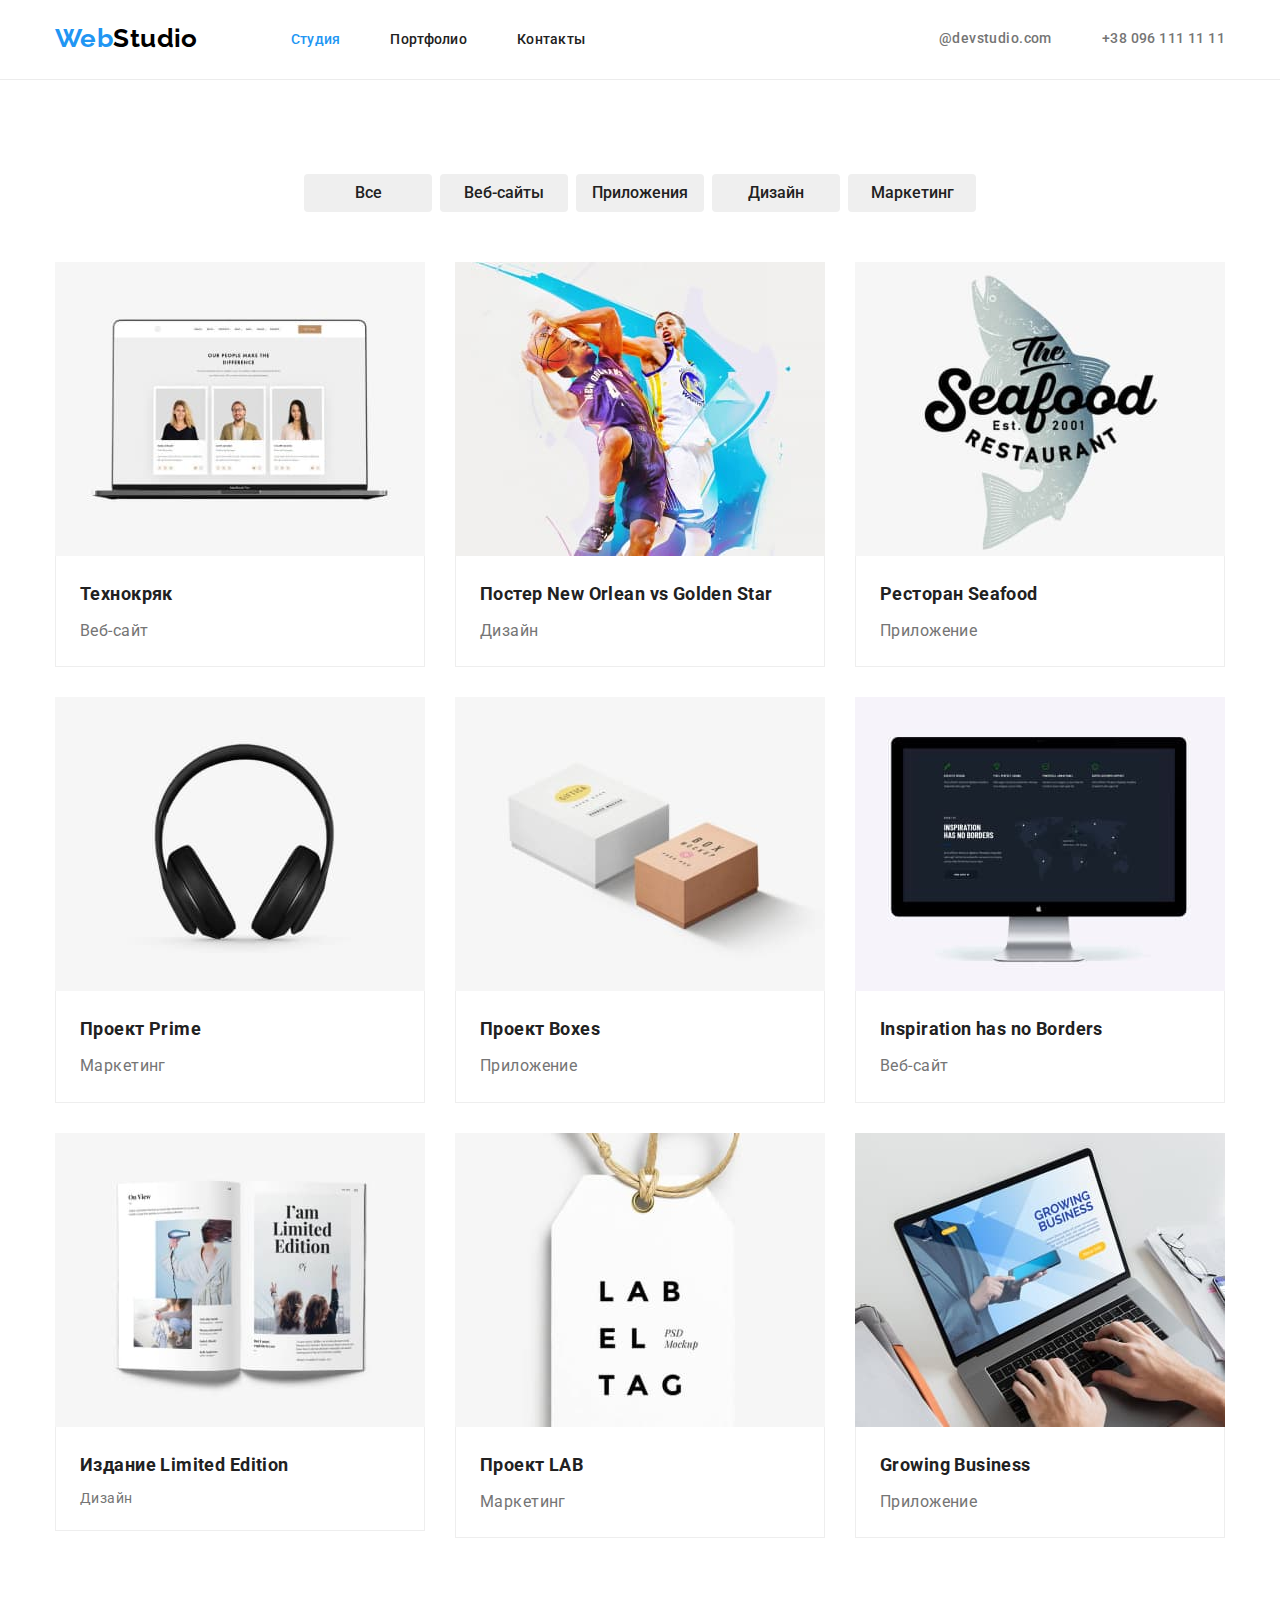
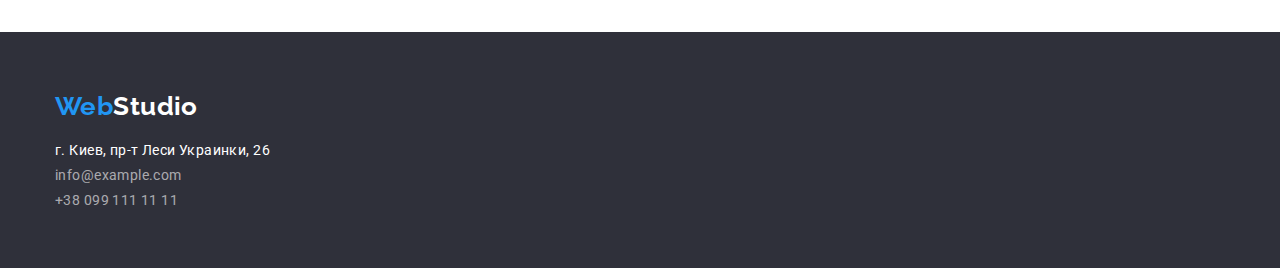
==== portfolio.html @ 9d6a1dfa "-09 fj0--" ====
<!DOCTYPE html>
<html lang="ru">
<head>
    <meta charset="UTF-8">
    <meta http-equiv="X-UA-Compatible" content="IE=edge">
    <meta name="viewport" content="width=device-width, initial-scale=1.0">
    <link href="https://fonts.googleapis.com/css2?family=Raleway:wght@700&family=Roboto:wght@400;500;700;900&display=swap" rel="stylesheet">
    <link rel="stylesheet" href="https://cdnjs.cloudflare.com/ajax/libs/modern-normalize/1.1.0/modern-normalize.min.css">
    <link rel="stylesheet" href="./css/style.css"/>
    <title>Portfolio</title>
</head>
    <body>
        <!-- page header -->
<header class="heder">
    <div class="container header-box">
        <nav class="nav-box">                 
            <a href="index.html" class="header-link"><span class="logo-web">Web</span><span class="logo-studio">Studio</span></a>
            <ul class="list item">
                <li class="link"><a href="./index.html" class="header-list current">Студия</a></li>
                <li class="link"><a href="./portfolio.html" class="header-list">Портфолио</a></li>
                <li class="link"><a href="контакты" class="header-list">Контакты</a></li>
            </ul>
        </nav>
            <ul class="list item-contact">
                <li class="link"><a href="mailto:@devstudio.com" class="contact-heder">@devstudio.com</a></li>
                <li class="link"><a href="tel:+380961111111" class="contact-heder">+38 096 111 11 11</a></li>
            </ul>  
    </div>
</header>
        <!-- page presentaheader-boxtion -->
        <main>
            <section class="section">
                <div class="container"> 
                    <h1 class="visually-hidden">навигация</h1>

                    <ul class="list button-list button-box">

                    <li class="btn">
                        <button type="button" class="button-navigate">Все</button>
                    </li>

                    <li class="btn">
                        <button type="button"class="button-navigate">Веб-сайты</button>
                    </li>

                    <li class="btn">
                        <button type="button" class="button-navigate">Приложения</button>
                    </li>

                    <li class="btn">
                        <button type="button"class="button-navigate">Дизайн</button>
                    </li>

                    <li class="btn">
                        <button type="button"class="button-navigate">Маркетинг</button>
                    </li>
                </ul>
                    <ul class="list cards-work">
                    <li class="card">
                    <img src="./images-portfolio/technocrack.jpg" alt="technocrack" width="370">
                        <div class="title-card">
                            <h2 class="subtitle-portfolio">Технокряк</h2>
                            <p class="desc">Веб-сайт</p>
                        </div>
                    
                    </li>
                    <li class="card">
                        <img src="./images-portfolio/poster.jpg" alt="poster" width="370">
                        <div class="title-card" >
                            <h2 class="subtitle-portfolio">Постер New Orlean vs Golden Star</h2>
                            <p class="desc">Дизайн</p>
                        </div>
                        
                    </li>
                    <li class="card">
                        <img src="./images-portfolio/restaurant.jpg" alt="restaurant" width="370">
                        <div class="title-card" >
                            <h2 class="subtitle-portfolio">Ресторан Seafood</h2>
                            <p class="desc">Приложение</p>
                        </div>
                        
                    </li>
                    <li class="card">
                        <img src="./images-portfolio/proect-prime.jpg" alt="proect-prime" width="370">
                        <div class="title-card" >
                            <h2 class="subtitle-portfolio">Проект Prime</h2>
                            <p class="desc">Маркетинг</p>
                        </div>
                        
                    </li>
                    <li class="card">
                        <img src="./images-portfolio/proect-boxes.jpg" alt="proect-boxes" width="370">
                        <div class="title-card" > 
                            <h2 class="subtitle-portfolio">Проект Boxes</h2>
                            <p class="desc">Приложение</p>
                        </div>
                        
                    </li>
                    <li class="card">
                        <img src="./images-portfolio/web.jpg" alt="web" width="370">
                        <div class="title-card" >
                            <h2 class="subtitle-portfolio">Inspiration has no Borders</h2>
                            <p class="desc">Веб-сайт</p>                
                        </div>
                    </li>
                    <li class="card">
                        <img src="./images-portfolio/editions.jpg" alt="editions" width="370">
                        <div class="title-card" >
                            <h2 class="subtitle-portfolio">Издание Limited Edition</h2>
                        <p class="section-text">Дизайн</p>
                        </div>
                    </li>
                    <li class="card">
                        <img src="./images-portfolio/proect-LAB.jpg" alt="proect-LAB" width="370">
                        <div class="title-card" >
                            <h2 class="subtitle-portfolio">Проект LAB</h2>
                        <p class="desc">Маркетинг</p>
                        </div>
                    </li>
                    <li class="card">
                        <img src="./images-portfolio/Growing-Business.jpg" alt="Growing-Business" width="370">
                        <div class="title-card" >
                            <h2 class="subtitle-portfolio">Growing Business</h2>
                        <p class="desc">Приложение</p>
                        </div>
                    </li>
                </ul>
                </div>

            </section>
        </main>
<footer>
        <!-- contact -->
        <footer class="nav-footer" >
        <div class="container"> 
            <div class="logo-footer"><a href="index.html" class="header-link"><span class="logo-web">Web</span><span class="logo-footer">Studio</span></a></div>
        
        <address>
            <ul class="list ">
                <li class="contact-map"><p>г. Киев, пр-т Леси Украинки, 26</p></li>                
                <li class="mail-footer"><a href="mailto:info@example.com"  class="contact-mail">info@example.com</a></li>
                <li><a href="tel:+380991111111"  class="contact-tell">+38 099 111 11 11</a></li>
            </ul>
        </address>
        </div>
    </footer>
    </div>
</body>
</html>
---- css/style.css ----
:root {
    --hero-fon: #2F303A;
    --brand-color: #212121;
    --accent-color: #2196f3;
    --background-color: #e5e5e5;
    --contact-color: #757575;
    --wite-color: #ffffff;
    --white-transparent: rgba(255, 255, 255, 0.6);
    --button-color: #f5f4fa;
    --black: #000000;
    --header-line: rgba(236, 236, 236, 1);
    --footer: #2F303A;
    --border-card:#EEEEEE;
    --card-set-gap: 30px;
  }
  
  
  h1,
  h2,
  h3,
  h4,
  h5,
  h6,
  p {
    margin: 0;
  }
  
  body {
    background-color: var(--wite-color);
    color: var(--brand-color);
    font-family: Roboto, raleway, sans-serif;
    font-size: 14px;
    letter-spacing: 0.03em;
  }
  
  .list {
    list-style: none;
    padding-left: 0;
    margin: 0;
  }
  
  .section {
  padding-top: 94px;
  padding-bottom: 94px;
  }
  
  .heder{
  background-color: var(--wite-color);
  border-bottom: 1px solid var(--header-line);
  padding-top: 24px;
  padding-bottom: 25px;
  align-items: center;
  }
  
  .header-box{
    display: flex;
  
  }
  
  .container {
    margin-left: auto;
    margin-right: auto;
    width: 1200px;
    padding-left: 15px;
    padding-right: 15px;
  }
  
  .nav-box {
    display:flex;
    align-items: center;

  }
  
  
  .link:not(:last-child) {
    margin-right: 50px;
  }
  
  .item {
    display: flex;
  }
  
  .item-contact{
    display: flex;
    margin-left: auto;
    align-items: center;
  }
  
  /* логотип */
  
  .logo-web {
    color: var(--accent-color);
    font-family: 'Raleway';
    font-weight: 700;
    font-size: 26px;
  }
  
  .logo-studio {
    color: var(--black);
    font-family: 'Raleway';
    font-weight: 700;
    font-size: 26px;
    margin-right: 93px;
  }
  
  
  .logo-footer {
    color: var(--wite-color);
    font-family: 'Raleway';
    font-weight: 700;
    font-size: 26px;
    margin-bottom: 20px;
  }
  
  /* новигация */
  
  .header-link {
    text-decoration: none;
  }
  
  .header-list {
    color: var(--brand-color);
    font-weight: 500;
    font-size: 14px;
    line-height: 1.1;
    letter-spacing: 0.02em;
    text-decoration: none;
  }
  .header-list:hover,
  .header-list:focus {
    color: var(--accent-color);
  }
  .header-list.current {
    color: var(--accent-color);
  }
  
  /* контакты */
  
  address {
    font-style: normal;
  }
  
  .contact-heder {
    color: var(--contact-color);
    font-size: 14px;
    line-height: 1.7;
    font-style: normal;
    font-weight: 500;
    text-decoration: none;
  }
  .contact-heder:hover,
  :focus {
    color: var(--accent-color);
  }
  .contact-map {
    color: var(--wite-color);
    margin-bottom: 9px;
  }
  .contact-mail {
    color: var(--white-transparent);
    text-decoration: none;
    margin-bottom: 9px;
  }

  .contact-tell {
    color: var(--white-transparent);
    text-decoration: none;
  }

 
  .mail-header::before{
    display: inline-flex;
    content: "";
    width: 16px;
    height: 16px;
    margin-right: 10px;
background-image: url(../images/icones/envelope.svg);
background-size: contain;  
align-items: center;
background-repeat: no-repeat;
cursor: pointer;
}
.mail-header:hover,
.mail-header:focus {
    fill: var(--accent-color);
}

.tell-header::before{
  display: inline-flex;
    content: "";
    width: 16px;
    height: 16px;
    margin-right: 10px;
background-image: url(../images/icones/smartphone.svg);
background-size: contain;  
align-items: center;
background-repeat: no-repeat;
cursor: pointer;
}
.tell-header:hover,
.tell-header:focus {
    fill: var(--accent-color);
}
  
  /* герой */
  .overlay{
    max-width: 1600px;
    margin-right: auto;
    margin-left: auto;
    height: 600px;
    background-image: 
    linear-gradient( to right,
      rgba(47, 48, 58, 0.4),
      rgba(47, 48, 58, 0.4)),
      url(../images/hero-fon.jpg)
    }


  .hero {
    text-align: center;
    padding-top: 200px;
    padding-bottom: 200px;
    /* background-color: var(--hero-fon); */
  }
  
  .hero-title {
    width: 696px;
    margin: auto;
    color: var(--wite-color);
    font-weight: 900;
    font-size: 44px;
    line-height: 1.36;
    letter-spacing: 0.06em;
    text-transform: uppercase;
  }
  
  .button-hero {
    background: var(--accent-color);
    color: var(--wite-color);
    font-weight: 700;
    font-size: 16px;
    line-height: 1.8;
    letter-spacing: 0.06em;
    text-align: center;
    cursor: pointer;
    box-shadow: 0px 4px 4px rgba(0, 0, 0, 0.15);
      border: 0 transparent;
      border-radius: 4px;
      padding: 10px 32px;
      margin-top: 30px;
  }
  
  
  /* презентация */
  .content-body {
    display: flex;
    justify-content: space-between;
  }
  
  
  .box{  
    width: 270px;
  }
  .box:not(:last-child){
    margin-right: 30px;
  }
  
  
  .section-subtitle {
    font-weight: 700;
    font-size: 14px;
    line-height: 1.14;
    text-transform: uppercase;
    margin-bottom: 10px;
  }
  
  .subtitle-portfolio {
    font-weight: 700;
    font-size: 18px;
    line-height: 2;
    margin-bottom: 4px;
  }
  
  
  .section-text {
    color: var(--contact-color);
    font-size: 14px;
    line-height: 1.7;
  }
  
  .desc {
    color: var(--contact-color);
    font-size: 16px;
    line-height: 1.9;
    margin: 0;
  }
  
  
  .title-card{
  padding: 20px 24px 20px 24px;
  border-left: 1px solid var(--border-card);
  border-right: 1px solid var(--border-card);
  border-bottom: 1px solid var(--border-card);
  }
  
  .section-title {
    font-weight: 700;
    font-size: 36px;
    line-height: 1.16;
    text-align: center;
    margin-bottom: 50px;
  }
  
  
  
  
  
  .box-imag{
    background-color: var(--wite-color);
    padding-top: 0;
  }
  
  .imag{
    background-color: var(--wite-color);
    display: flex;
    justify-content: space-between;
  }
  
  /* команда */
  
  
  .fon-page{
  background: var(--button-color);
  }
  
  .section-team{
  display: flex;
  justify-content: center;
  }
  
  .box-team > img{
    display: block;
    width: 100%;
    height: auto;
  }
  
  .box-team{
  background: var(--wite-color);
  box-shadow: 0px 1px 3px rgba(0, 0, 0, 0.12), 0px 1px 1px rgba(0, 0, 0, 0.14), 0px 2px 1px rgba(0, 0, 0, 0.2);
  border-radius: 0px 0px 4px 4px;
  }
  .box-team:not(:last-child){
    margin-right: 30px;
  }
  
  .team-text{
    padding-top: 30px;
    padding-bottom: 30px;
  }
  
  .name{
    font-weight: 500;
    font-size: 16px;
    line-height: 1.2;
    margin-bottom: 10px;
    text-align: center;
  }
  
  .section-aside {
    color: var(--contact-color);
    font-size: 16px;
    line-height: 1.2;
    text-align: center;
  }
  
  
  /* нaвигация */
  
  
  .button-navigate {
    border-radius: 4px;
    font-weight: 500;
    font-size: 16px;
    line-height: 1.6;
    color: var(--brand-color);
    cursor: pointer;
    border: none;
    width: 128px;
    height: 38px;
  }
  .button-navigate:hover,
  .button-navigate:focus {
    background: var(--accent-color);
    color: var(--wite-color);
  }
  
  
  .button-list{
    font-size: 16px;
    line-height: 1.6;
    text-align: center;
    }
  
    .button-box{
      display: flex;
    margin-bottom: 50px;
    justify-content: center;
    }
    
  
  .btn:not(:last-child){
    margin-right: 8px;
  }
  
  
  .visually-hidden {
    position: absolute;
    white-space: nowrap;
    width: 1px;
    height: 1px;
    overflow: hidden;
    border: 0;
    padding: 0;
    clip: rect(0 0 0 0);
    clip-path: inset(50%);
    margin: -1px;
  }
  
  
  .nav-footer{
    background-color: var(--footer);
    padding-top: 60px;
    padding-bottom: 60px;
    
  
  }
  
  .mail-footer{
    margin-bottom: 9px;
  }
  
  
  /* portfolio page */
  
  .cards-work{
    display: flex;
  flex-wrap:wrap ;
  gap: var(--card-set-gap) 
  }
  
  
  
  
  img{
    display: block;
    width: 100%;
    height: auto;
  }
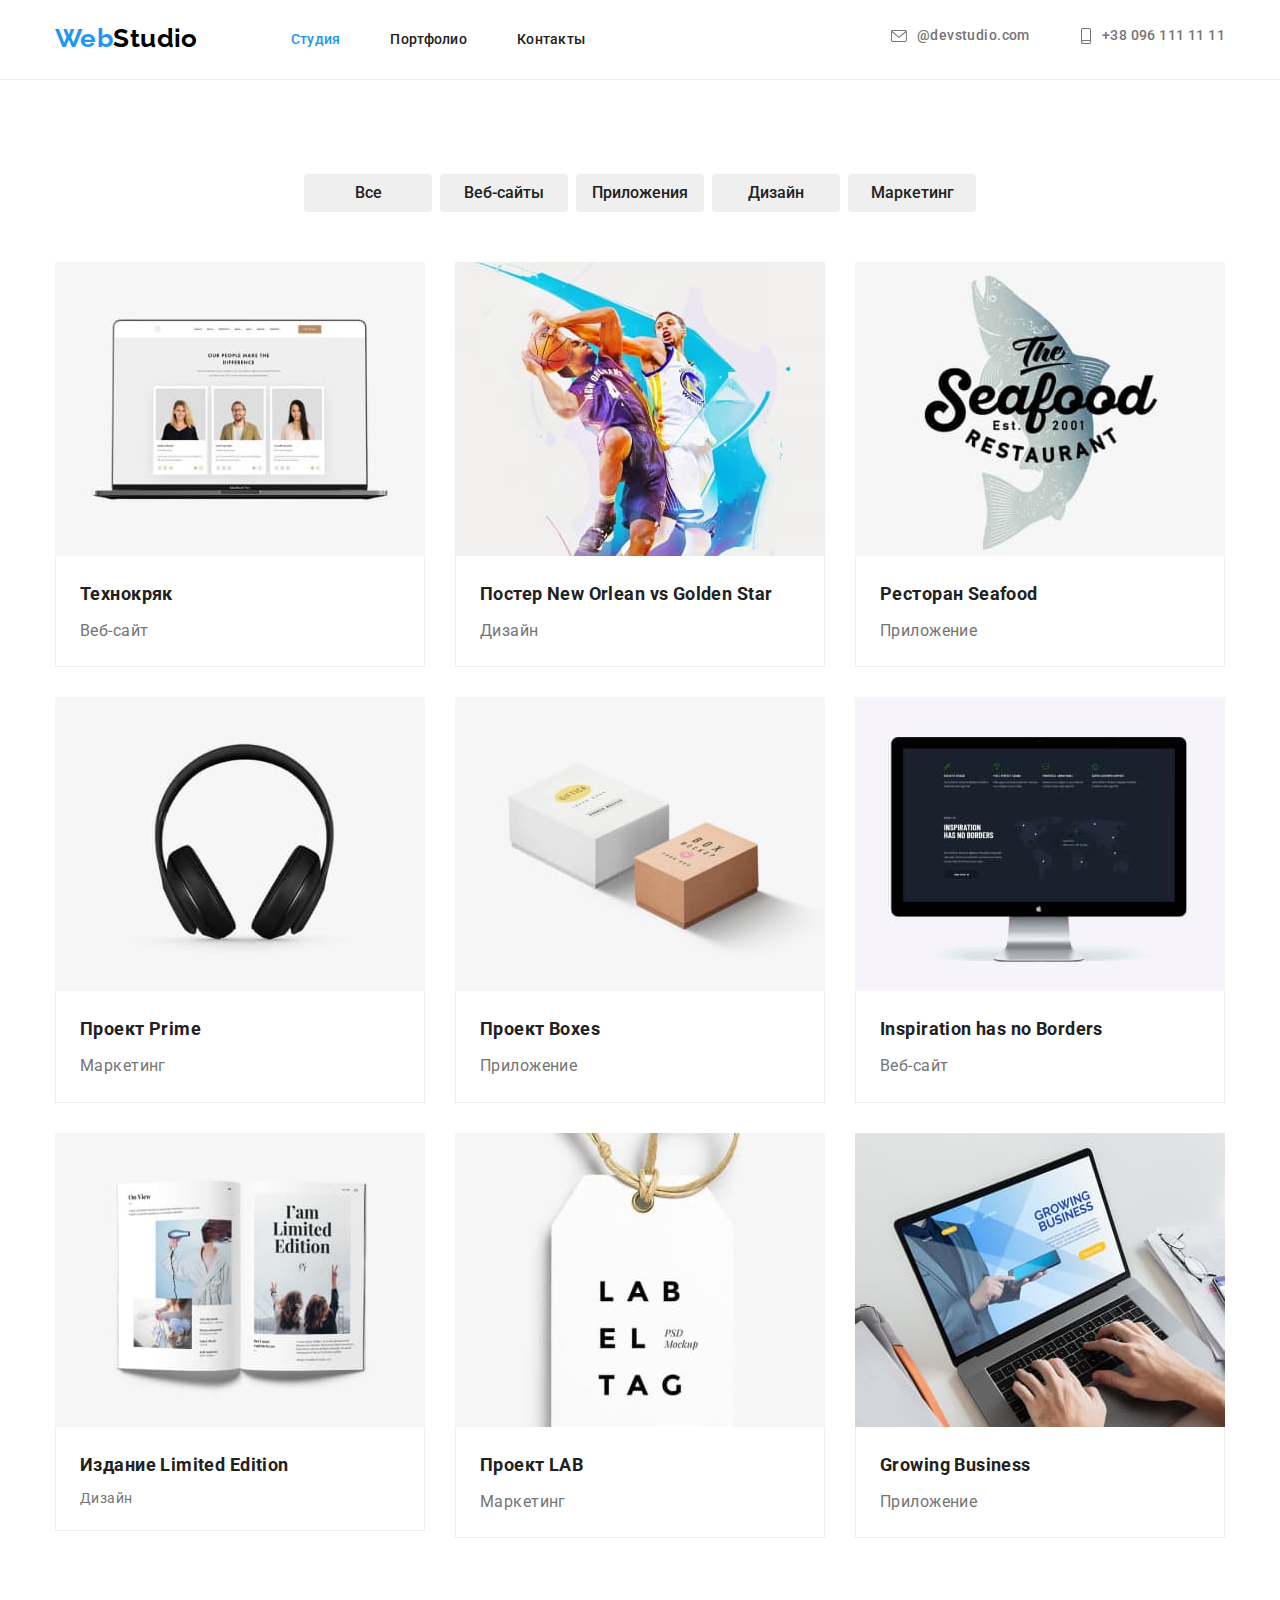
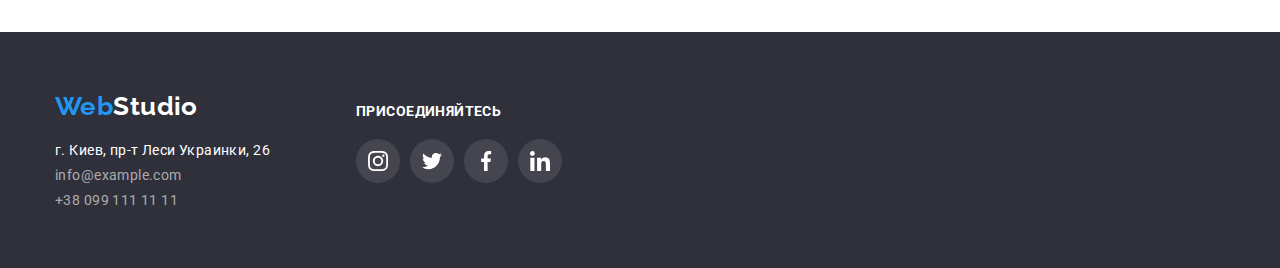
==== commit a2dcd2c5: "ментору на перевірку" ====
--- a/portfolio.html
+++ b/portfolio.html
@@ -11,22 +11,35 @@
 </head>
     <body>
         <!-- page header -->
-<header class="heder">
-    <div class="container header-box">
-        <nav class="nav-box">                 
-            <a href="index.html" class="header-link"><span class="logo-web">Web</span><span class="logo-studio">Studio</span></a>
-            <ul class="list item">
-                <li class="link"><a href="./index.html" class="header-list current">Студия</a></li>
-                <li class="link"><a href="./portfolio.html" class="header-list">Портфолио</a></li>
-                <li class="link"><a href="контакты" class="header-list">Контакты</a></li>
-            </ul>
-        </nav>
-            <ul class="list item-contact">
-                <li class="link"><a href="mailto:@devstudio.com" class="contact-heder">@devstudio.com</a></li>
-                <li class="link"><a href="tel:+380961111111" class="contact-heder">+38 096 111 11 11</a></li>
-            </ul>  
-    </div>
-</header>
+        <header class="heder">
+            <div class="container header-box">
+                <nav class="nav-box">                 
+                    <a href="index.html" class="header-link"><span class="logo-web">Web</span><span class="logo-studio">Studio</span></a>
+                    <ul class="list item">
+                        <li class="link">
+                            <a href="./index.html" class="header-list current">Студия</a>
+                        </li>
+                        <li class="link"><a href="./portfolio.html" class="header-list">Портфолио</a></li>
+                        <li class="link"><a href="контакты" class="header-list">Контакты</a></li>
+                    </ul>
+                </nav>
+                    <ul class="list item-contact">
+                        <li class="link">
+                            <a href="mailto:@devstudio.com" class="contact-heder"> 
+                                <svg class=" svg-mail" width="16" height="12"> 
+                                    <use href="./images/icons.svg#icon-envelope"></use>
+                                </svg>
+                                @devstudio.com</a>
+                        </li>
+                        <li class="link">
+                            <a href="tel:+380961111111" class="contact-heder">
+                                <svg class="svg-tell" width="12" height="16" > 
+                                    <use href="./images/icons.svg#icon-smartphone"></use>
+                                </svg>
+                                +38 096 111 11 11</a></li>
+                    </ul>  
+            </div>
+        </header>
         <!-- page presentaheader-boxtion -->
         <main>
             <section class="section">
@@ -40,7 +53,7 @@
                     </li>
 
                     <li class="btn">
-                        <button type="button"class="button-navigate">Веб-сайты</button>
+                        <button type="button" class="button-navigate">Веб-сайты</button>
                     </li>
 
                     <li class="btn">
@@ -48,21 +61,20 @@
                     </li>
 
                     <li class="btn">
-                        <button type="button"class="button-navigate">Дизайн</button>
-                    </li>
-
-                    <li class="btn">
-                        <button type="button"class="button-navigate">Маркетинг</button>
+                        <button type="button" class="button-navigate">Дизайн</button>
+                    </li>
+
+                    <li class="btn">
+                        <button type="button" class="button-navigate">Маркетинг</button>
                     </li>
                 </ul>
                     <ul class="list cards-work">
-                    <li class="card">
-                    <img src="./images-portfolio/technocrack.jpg" alt="technocrack" width="370">
+                    <li class="card">  
+                            <img src="./images-portfolio/technocrack.jpg" alt="technocrack" width="370">
                         <div class="title-card">
                             <h2 class="subtitle-portfolio">Технокряк</h2>
                             <p class="desc">Веб-сайт</p>
                         </div>
-                    
                     </li>
                     <li class="card">
                         <img src="./images-portfolio/poster.jpg" alt="poster" width="370">
@@ -129,21 +141,70 @@
 
             </section>
         </main>
-<footer>
         <!-- contact -->
         <footer class="nav-footer" >
-        <div class="container"> 
-            <div class="logo-footer"><a href="index.html" class="header-link"><span class="logo-web">Web</span><span class="logo-footer">Studio</span></a></div>
-        
-        <address>
-            <ul class="list ">
-                <li class="contact-map"><p>г. Киев, пр-т Леси Украинки, 26</p></li>                
-                <li class="mail-footer"><a href="mailto:info@example.com"  class="contact-mail">info@example.com</a></li>
-                <li><a href="tel:+380991111111"  class="contact-tell">+38 099 111 11 11</a></li>
-            </ul>
-        </address>
-        </div>
-    </footer>
-    </div>
+            <div class="container footer-box"> 
+                <div class="footer-contact">
+                    <div class="logo-footer">
+                        <a href="index.html" class="header-link"><span class="logo-web">Web</span><span class="logo-footer">Studio</span></a></div>
+            
+            <address>
+                <ul class="list ">
+                    <li class="contact-map"><p>г. Киев, пр-т Леси Украинки, 26</p></li>                
+                    <li class="mail-footer"><a href="mailto:info@example.com"  class="contact-mail">info@example.com</a></li>
+                    <li><a href="tel:+380991111111"  class="contact-tell">+38 099 111 11 11</a></li>
+                </ul>
+            </address>
+                </div>
+                <div class="footer-box-svg">
+                    <p class="footer-title">присоединяйтесь</p>
+                    <ul class="list footer-link">
+                        <li class="footer-li">
+                            <a 
+                            class="footer-links"
+                            href=""
+                            target="_blank">
+                                <svg width="20" height="20">
+                                    <use href="./images/icons.svg#icon-instagram"></use>
+                                </svg>
+                        </a>
+                        </li>
+                        <li class="footer-li">
+                            <a 
+                            class="footer-links"
+                            href=""
+                            target="_blank"
+                            aria-label="твитер">
+                                <svg width="20" height="20">
+                                    <use href="./images/icons.svg#icon-twitter"></use>
+                                </svg>
+                        </a>
+                        </li>
+                        <li class="footer-li">
+                            <a 
+                            class="footer-links"
+                            href=""
+                            target="_blank"
+                            aria-label="фейсбук">
+                                <svg width="20" height="20">
+                                    <use href="./images/icons.svg#icon-facebook"></use>
+                                </svg>
+                        </a>
+                        </li>
+                        <li class="footer-li">
+                            <a 
+                            class="footer-links"
+                            href=""
+                            target="_blank"
+                            aria-label="линкедлин">
+                                <svg width="20" height="20">
+                                    <use href="./images/icons.svg#icon-linkedin"></use>
+                                </svg>
+                        </a>
+                        </li>
+                    </ul>
+                </div>
+            </div>
+        </footer>
 </body>
 </html>--- a/css/style.css
+++ b/css/style.css
@@ -12,6 +12,9 @@
     --footer: #2F303A;
     --border-card:#EEEEEE;
     --card-set-gap: 30px;
+    --card-fon: #F5F4FA;
+    --link-color: #AFB1B8;
+    --footer-link:rgba(255, 255, 255, 0.1);
   }
   
   
@@ -49,7 +52,8 @@
   border-bottom: 1px solid var(--header-line);
   padding-top: 24px;
   padding-bottom: 25px;
-  align-items: center;
+ display: flex;
+ justify-content: center;
   }
   
   .header-box{
@@ -83,7 +87,8 @@
   .item-contact{
     display: flex;
     margin-left: auto;
-    align-items: center;
+    justify-content: center;
+    text-align: center;
   }
   
   /* логотип */
@@ -147,6 +152,8 @@
     font-style: normal;
     font-weight: 500;
     text-decoration: none;
+    display: flex;
+    align-items: center;
   }
   .contact-heder:hover,
   :focus {
@@ -167,39 +174,15 @@
     text-decoration: none;
   }
 
- 
-  .mail-header::before{
-    display: inline-flex;
-    content: "";
-    width: 16px;
-    height: 16px;
-    margin-right: 10px;
-background-image: url(../images/icones/envelope.svg);
-background-size: contain;  
-align-items: center;
-background-repeat: no-repeat;
-cursor: pointer;
-}
-.mail-header:hover,
-.mail-header:focus {
-    fill: var(--accent-color);
-}
-
-.tell-header::before{
-  display: inline-flex;
-    content: "";
-    width: 16px;
-    height: 16px;
-    margin-right: 10px;
-background-image: url(../images/icones/smartphone.svg);
-background-size: contain;  
-align-items: center;
-background-repeat: no-repeat;
-cursor: pointer;
-}
-.tell-header:hover,
-.tell-header:focus {
-    fill: var(--accent-color);
+
+.svg-mail {
+  margin-right: 10px;
+fill: currentColor;
+}
+.svg-tell {
+  margin-right: 10px;
+fill: currentColor;
+
 }
   
   /* герой */
@@ -265,6 +248,50 @@
     margin-right: 30px;
   }
   
+  .antena::before{
+    content: "";
+    height: 120px;
+    background-color: var(--card-fon);
+    display: block;
+    margin-bottom: 30px;
+    background-image: url(../images/icones/antenna.svg);
+    background-position: center;
+    background-repeat: no-repeat;
+  }
+
+  .clock::before{
+    content: "";
+    height: 120px;
+    background-color: var(--card-fon);
+    display: block;
+    margin-bottom: 30px;
+    background-image: url(../images/icones/clock.svg);
+    background-position: center;
+    background-repeat: no-repeat;
+  }
+
+  .diagram::before{
+    content: "";
+    height: 120px;
+    background-color: var(--card-fon);
+    display: block;
+    margin-bottom: 30px;
+    background-image: url(../images/icones/diagram.svg);
+    background-position: center;
+    background-repeat: no-repeat;
+  }
+
+  
+  .astronaut::before{
+    content: "";
+    height: 120px;
+    background-color: var(--card-fon);
+    display: block;
+    margin-bottom: 30px;
+    background-image: url(../images/icones/astronaut.svg);
+    background-position: center;
+    background-repeat: no-repeat;
+  }
   
   .section-subtitle {
     font-weight: 700;
@@ -372,9 +399,71 @@
     line-height: 1.2;
     text-align: center;
   }
-  
-  
-  /* нaвигация */
+
+  .team-link{
+    display: flex;
+    margin-top: 16px;
+    justify-content: center;
+  }
+  .team-links{
+    display: flex;
+    fill: var(--link-color);
+    text-decoration: none;
+    width: 44px;
+    height: 44px;
+    border-radius: 50%;
+    align-items: center;
+    justify-content: center;
+}
+.team-links:hover, 
+.team-links:focus {
+  fill: var(--wite-color);
+  background-color: var(--accent-color);
+}
+.team-li:not(:last-child){
+  margin-right: 10px;
+}
+/* наши клиенты */
+
+.clients{
+  display: flex;
+    fill: var(--link-color);
+    text-decoration: none;
+    width: 170px;
+    height: 92px;
+    align-items: center;
+    justify-content: center;
+}
+
+.client-list{
+  display: flex;
+  justify-content: center;
+  margin: 0;
+  padding: 0;
+}
+
+
+.client-li{
+  border: 1px solid var(--link-color);
+    border-radius: 4px;
+}
+.client-li:not(:last-child){
+  margin-right: 30px;
+}
+
+.clients:hover,
+:focus{
+  fill:var(--accent-color);
+}
+.client-li:hover,
+:focus{
+  color:var(--accent-color);
+  border: 1px solid var(--accent-color);
+  border-radius: 4px;
+}
+
+
+  /* нaвигация кнопка портфолио*/
   
   
   .button-navigate {
@@ -392,9 +481,11 @@
   .button-navigate:focus {
     background: var(--accent-color);
     color: var(--wite-color);
-  }
-  
-  
+    box-shadow: 0px 3px 1px rgba(0, 0, 0, 0.1), 0px 1px 2px rgba(0, 0, 0, 0.08), 0px 2px 2px rgba(0, 0, 0, 0.12);
+border-radius: 4px;
+  }
+
+    
   .button-list{
     font-size: 16px;
     line-height: 1.6;
@@ -425,8 +516,28 @@
     clip-path: inset(50%);
     margin: -1px;
   }
-  
-  
+
+   /* portfolio page */
+
+   .card:hover,
+   :focus{
+     box-shadow: 0px 3px 1px rgba(0, 0, 0, 0.1), 0px 1px 2px rgba(0, 0, 0, 0.08), 0px 2px 2px rgba(0, 0, 0, 0.12);
+ border-radius: 4px;
+   }
+   
+   .cards-work{
+     display: flex;
+   flex-wrap:wrap ;
+   gap: var(--card-set-gap) ;
+   }
+   
+   img{
+     display: block;
+     width: 100%;
+     height: auto;
+   }
+  
+  /* футер */
   .nav-footer{
     background-color: var(--footer);
     padding-top: 60px;
@@ -438,21 +549,64 @@
   .mail-footer{
     margin-bottom: 9px;
   }
-  
-  
-  /* portfolio page */
-  
-  .cards-work{
-    display: flex;
-  flex-wrap:wrap ;
-  gap: var(--card-set-gap) 
-  }
-  
-  
-  
-  
-  img{
+
+  /* присоединяйтесь */
+
+.footer-list{
+  display: flex;
+}
+.footer-contact{
+ width: 231px;
+ margin-right: 70px;
+}
+
+
+.footer-box-svg{
+width: 206px;
+height: 80px;
+}
+
+
+.footer-box{
+display: flex;
+}
+  .footer-title{
     display: block;
-    width: 100%;
-    height: auto;
-  }+    color: var(--wite-color);
+    font-weight: 700;
+font-size: 14px;
+line-height: 1.1;
+letter-spacing: 0.03em;
+text-transform: uppercase;
+padding-top: 12px;
+  }
+
+
+  .footer-link{
+    display: flex;
+    margin-top: 20px;
+    justify-content: center;
+  }
+  .footer-links{
+    display: flex;
+    fill: var(--wite-color);
+    text-decoration: none;
+    width: 44px;
+    height: 44px;
+    border-radius: 50%;
+    background-color: var(--footer-link); 
+    align-items: center;
+    justify-content: center;
+}
+.footer-links:hover, 
+.footer-links:focus {
+  fill: var(--wite-color);
+  background-color: var(--accent-color);
+}
+.footer-li:not(:last-child){
+  margin-right: 10px;
+}
+
+  
+ 
+
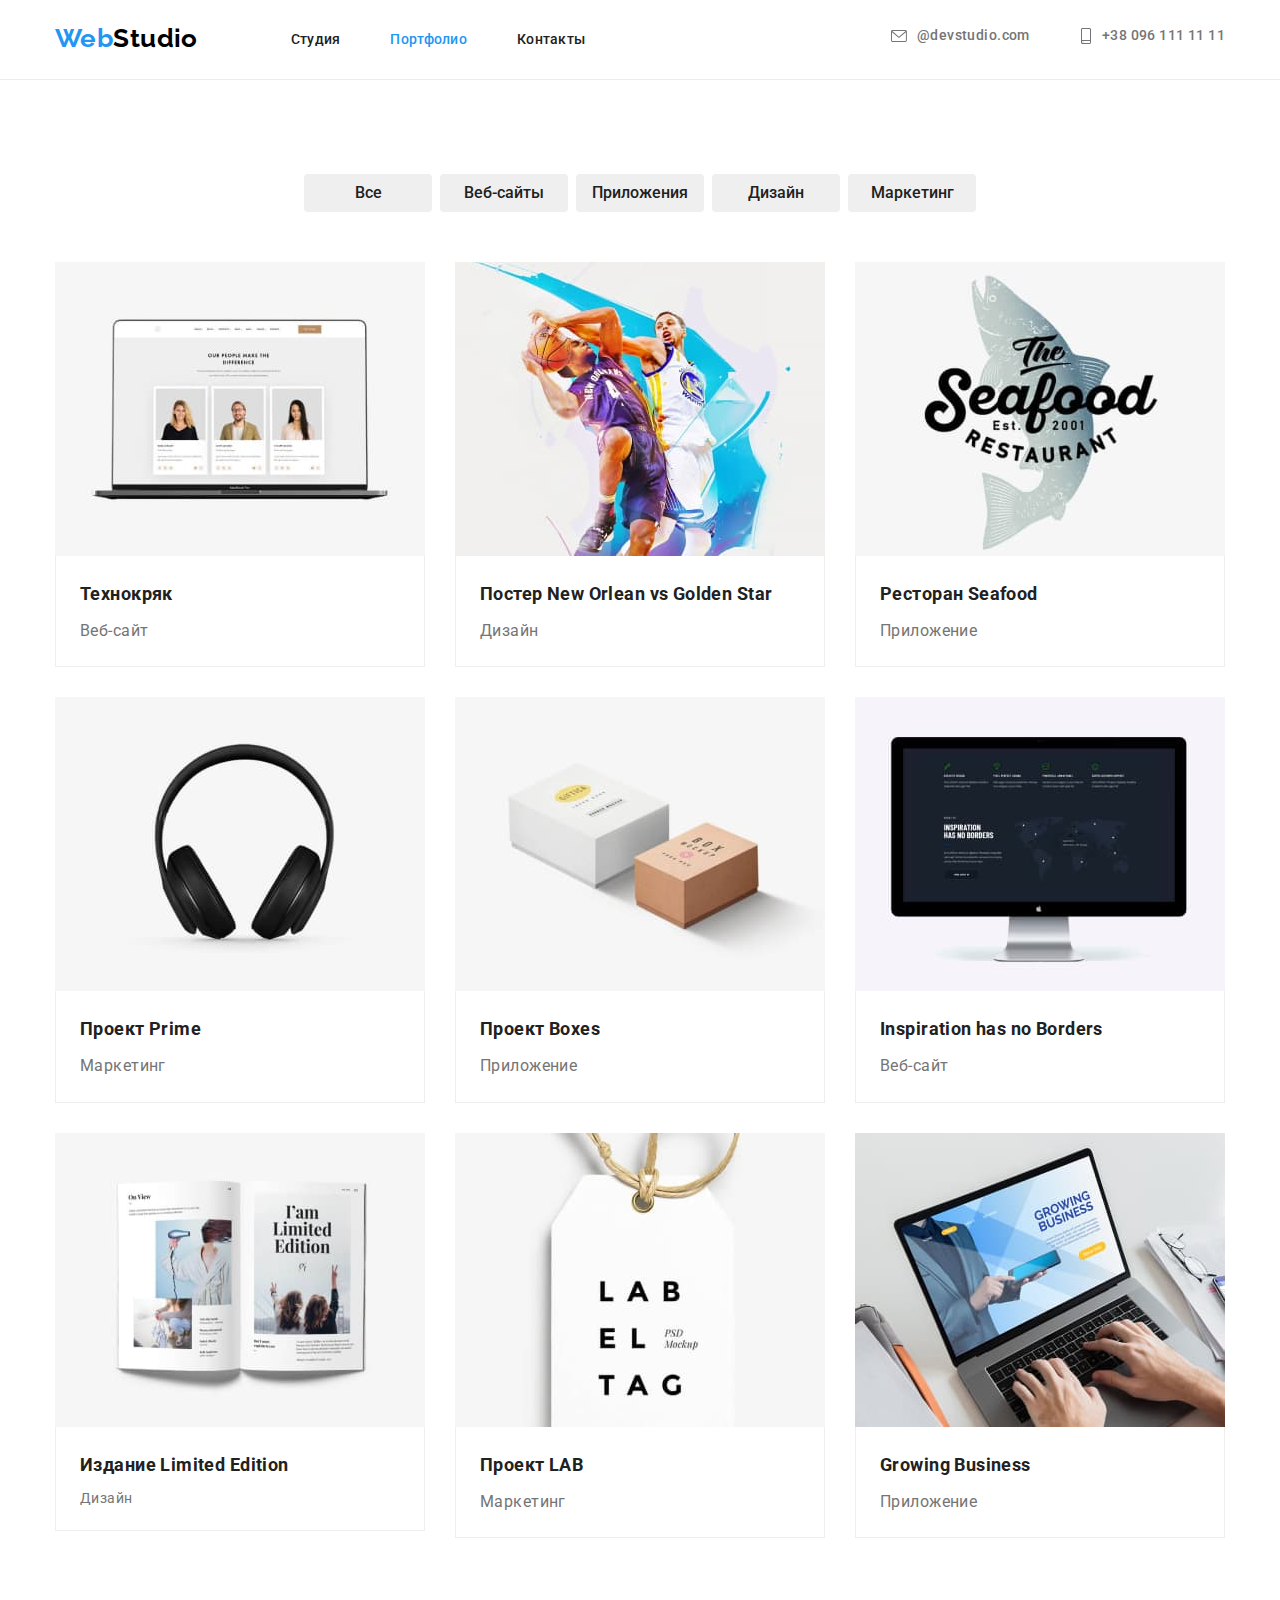
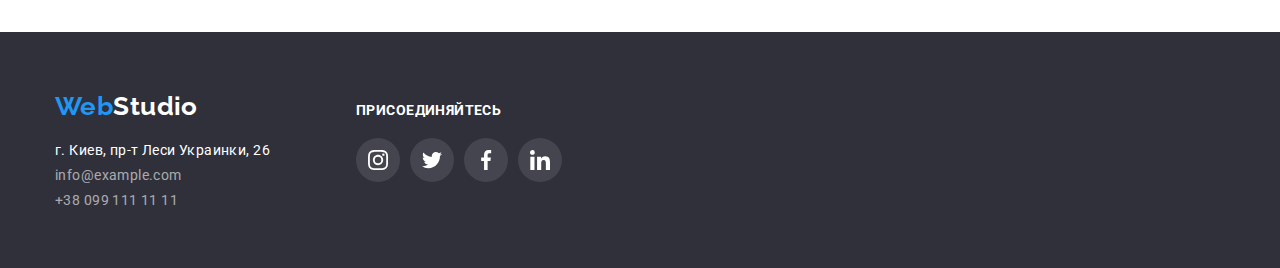
==== commit cb58c2cf: "на повторну перевірку" ====
--- a/portfolio.html
+++ b/portfolio.html
@@ -17,9 +17,9 @@
                     <a href="index.html" class="header-link"><span class="logo-web">Web</span><span class="logo-studio">Studio</span></a>
                     <ul class="list item">
                         <li class="link">
-                            <a href="./index.html" class="header-list current">Студия</a>
-                        </li>
-                        <li class="link"><a href="./portfolio.html" class="header-list">Портфолио</a></li>
+                            <a href="./index.html" class="header-list">Студия</a>
+                        </li>
+                        <li class="link"><a href="./portfolio.html" class="header-list current">Портфолио</a></li>
                         <li class="link"><a href="контакты" class="header-list">Контакты</a></li>
                     </ul>
                 </nav>
@@ -69,76 +69,90 @@
                     </li>
                 </ul>
                     <ul class="list cards-work">
-                    <li class="card">  
+                    <li>  
+                        <a href="" class="card">
                             <img src="./images-portfolio/technocrack.jpg" alt="technocrack" width="370">
-                        <div class="title-card">
-                            <h2 class="subtitle-portfolio">Технокряк</h2>
-                            <p class="desc">Веб-сайт</p>
-                        </div>
-                    </li>
-                    <li class="card">
-                        <img src="./images-portfolio/poster.jpg" alt="poster" width="370">
-                        <div class="title-card" >
-                            <h2 class="subtitle-portfolio">Постер New Orlean vs Golden Star</h2>
-                            <p class="desc">Дизайн</p>
-                        </div>
+                            <div class="title-card">
+                                <h2 class="subtitle-portfolio">Технокряк</h2>
+                                <p class="desc">Веб-сайт</p>
+                            </div>
+                        </a>
                         
                     </li>
-                    <li class="card">
-                        <img src="./images-portfolio/restaurant.jpg" alt="restaurant" width="370">
+                    <li>
+                        <a href="" class="card">
+                            <img src="./images-portfolio/poster.jpg" alt="poster" width="370">
+                            <div class="title-card" >
+                                <h2 class="subtitle-portfolio">Постер New Orlean vs Golden Star</h2>
+                                <p class="desc">Дизайн</p>
+                            </div>
+                        </a>
+                    </li>
+                    <li>
+                        <a href="" class="card">
+                            <img src="./images-portfolio/restaurant.jpg" alt="restaurant" width="370">
                         <div class="title-card" >
                             <h2 class="subtitle-portfolio">Ресторан Seafood</h2>
                             <p class="desc">Приложение</p>
                         </div>
-                        
-                    </li>
-                    <li class="card">
-                        <img src="./images-portfolio/proect-prime.jpg" alt="proect-prime" width="370">
+                        </a>
+                    </li>
+                    <li>
+                        <a href="" class="card">
+                            <img src="./images-portfolio/proect-prime.jpg" alt="proect-prime" width="370">
                         <div class="title-card" >
                             <h2 class="subtitle-portfolio">Проект Prime</h2>
                             <p class="desc">Маркетинг</p>
                         </div>
-                        
-                    </li>
-                    <li class="card">
-                        <img src="./images-portfolio/proect-boxes.jpg" alt="proect-boxes" width="370">
+                        </a>
+                    </li>
+                    <li>
+                        <a href="" class="card">
+                            <img src="./images-portfolio/proect-boxes.jpg" alt="proect-boxes" width="370">
                         <div class="title-card" > 
                             <h2 class="subtitle-portfolio">Проект Boxes</h2>
                             <p class="desc">Приложение</p>
                         </div>
-                        
-                    </li>
-                    <li class="card">
-                        <img src="./images-portfolio/web.jpg" alt="web" width="370">
+                        </a>
+                    </li>
+                    <li>
+                        <a href="" class="card">
+                            <img src="./images-portfolio/web.jpg" alt="web" width="370">
                         <div class="title-card" >
                             <h2 class="subtitle-portfolio">Inspiration has no Borders</h2>
                             <p class="desc">Веб-сайт</p>                
                         </div>
-                    </li>
-                    <li class="card">
-                        <img src="./images-portfolio/editions.jpg" alt="editions" width="370">
+                        </a>
+                    </li>
+                    <li>
+                        <a href="" class="card">
+                            <img src="./images-portfolio/editions.jpg" alt="editions" width="370">
                         <div class="title-card" >
                             <h2 class="subtitle-portfolio">Издание Limited Edition</h2>
                         <p class="section-text">Дизайн</p>
                         </div>
-                    </li>
-                    <li class="card">
-                        <img src="./images-portfolio/proect-LAB.jpg" alt="proect-LAB" width="370">
+                        </a>
+                    </li>
+                    <li>
+                        <a href="" class="card">
+                            <img src="./images-portfolio/proect-LAB.jpg" alt="proect-LAB" width="370">
                         <div class="title-card" >
                             <h2 class="subtitle-portfolio">Проект LAB</h2>
                         <p class="desc">Маркетинг</p>
                         </div>
-                    </li>
-                    <li class="card">
-                        <img src="./images-portfolio/Growing-Business.jpg" alt="Growing-Business" width="370">
+                        </a>
+                    </li>
+                    <li>
+                        <a href="" class="card">
+                            <img src="./images-portfolio/Growing-Business.jpg" alt="Growing-Business" width="370">
                         <div class="title-card" >
                             <h2 class="subtitle-portfolio">Growing Business</h2>
                         <p class="desc">Приложение</p>
                         </div>
+                        </a>
                     </li>
                 </ul>
                 </div>
-
             </section>
         </main>
         <!-- contact -->
--- a/css/style.css
+++ b/css/style.css
@@ -117,7 +117,7 @@
     margin-bottom: 20px;
   }
   
-  /* новигация */
+  /* навигация */
   
   .header-link {
     text-decoration: none;
@@ -302,6 +302,7 @@
   }
   
   .subtitle-portfolio {
+    color: var(--brand-color);
     font-weight: 700;
     font-size: 18px;
     line-height: 2;
@@ -458,12 +459,10 @@
 .client-li:hover,
 :focus{
   color:var(--accent-color);
-  border: 1px solid var(--accent-color);
-  border-radius: 4px;
-}
-
-
-  /* нaвигация кнопка портфолио*/
+}
+
+
+  /* нaвигация */
   
   
   .button-navigate {
@@ -516,26 +515,32 @@
     clip-path: inset(50%);
     margin: -1px;
   }
-
    /* portfolio page */
 
-   .card:hover,
-   :focus{
-     box-shadow: 0px 3px 1px rgba(0, 0, 0, 0.1), 0px 1px 2px rgba(0, 0, 0, 0.08), 0px 2px 2px rgba(0, 0, 0, 0.12);
- border-radius: 4px;
-   }
-   
-   .cards-work{
-     display: flex;
-   flex-wrap:wrap ;
-   gap: var(--card-set-gap) ;
-   }
-   
-   img{
-     display: block;
-     width: 100%;
-     height: auto;
-   }
+    .card{
+      text-decoration: none;
+      display: block;
+    }
+
+    .card:hover,
+    .card:focus{
+      box-shadow: 0px 1px 3px rgba(0, 0, 0, 0.12), 0px 1px 1px rgba(0, 0, 0, 0.14),
+     0px 2px 1px rgba(0, 0, 0, 0.2);
+    }
+
+
+  
+  .cards-work{
+    display: flex;
+  flex-wrap:wrap ;
+  gap: var(--card-set-gap) ;
+  }
+  
+  img{
+    display: block;
+    width: 100%;
+    height: auto;
+  }
   
   /* футер */
   .nav-footer{
@@ -569,6 +574,7 @@
 
 .footer-box{
 display: flex;
+align-items: baseline;
 }
   .footer-title{
     display: block;
@@ -578,7 +584,6 @@
 line-height: 1.1;
 letter-spacing: 0.03em;
 text-transform: uppercase;
-padding-top: 12px;
   }
 
 
